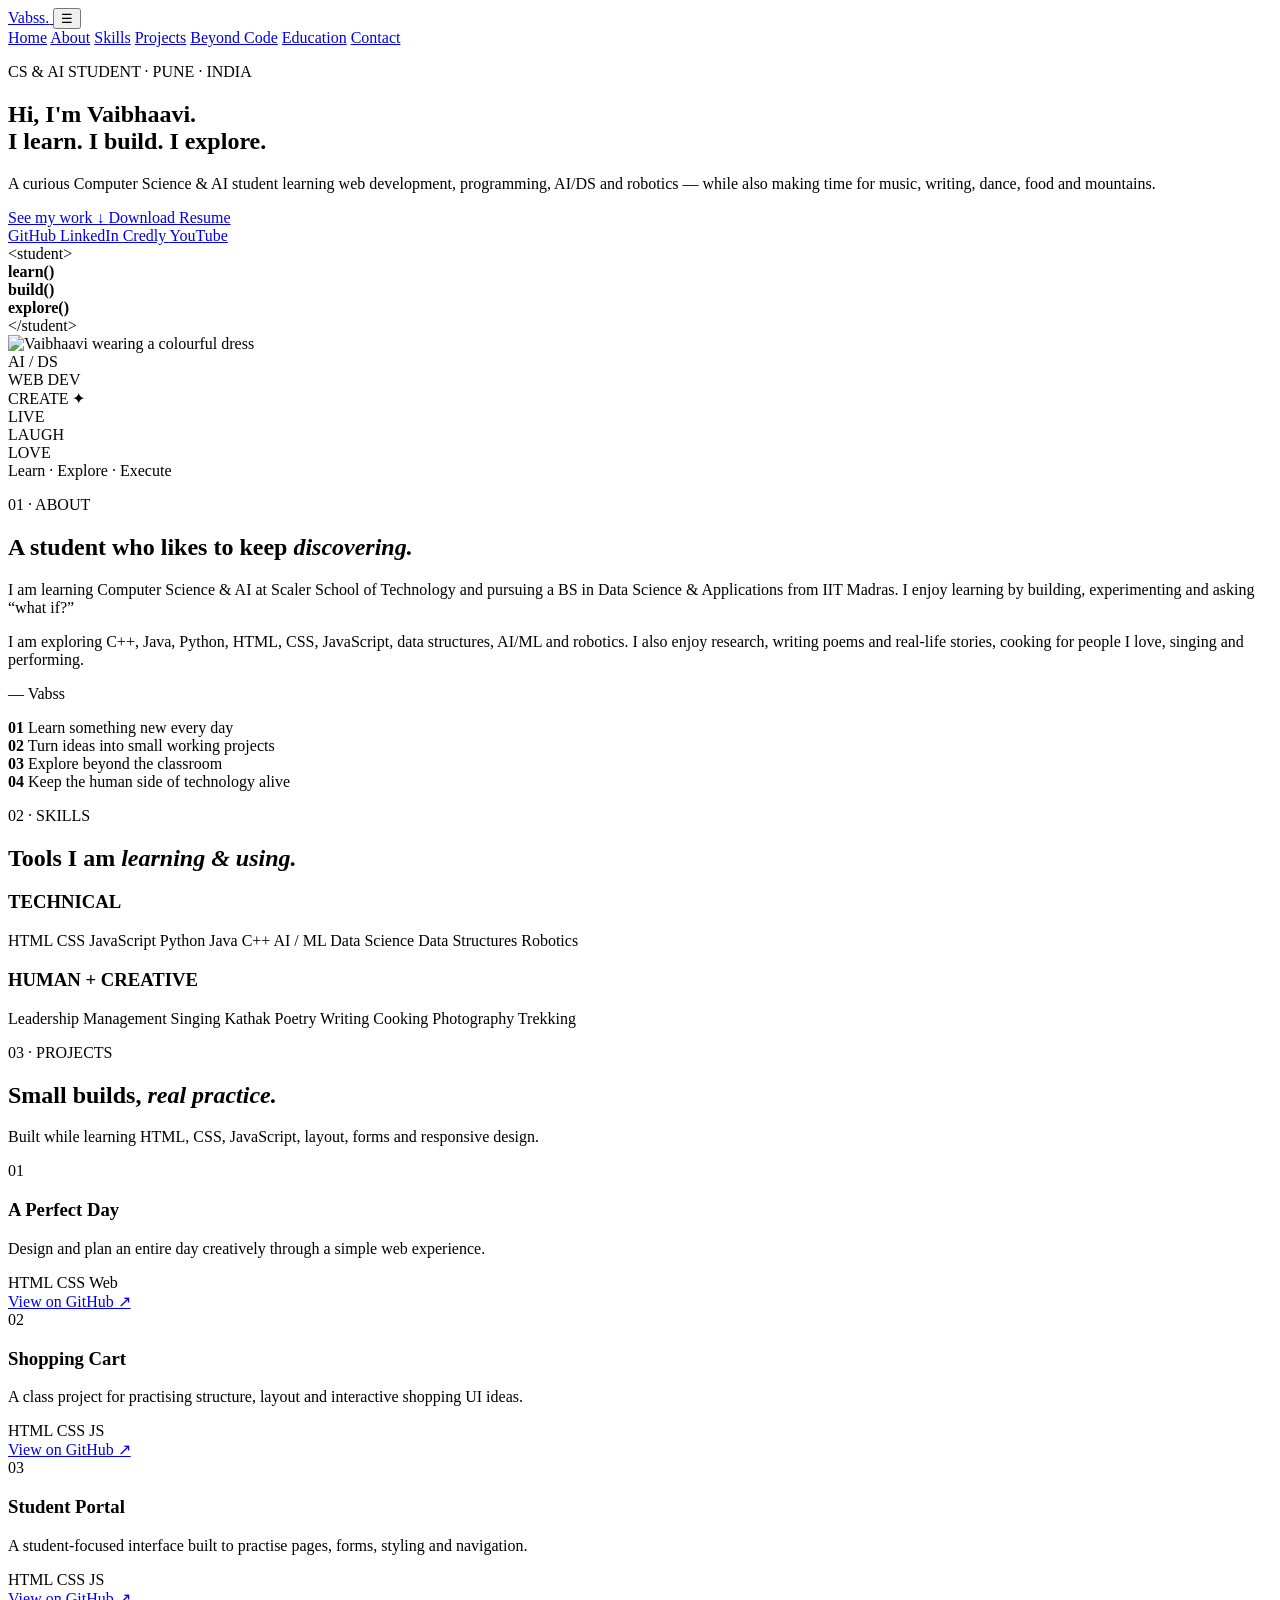
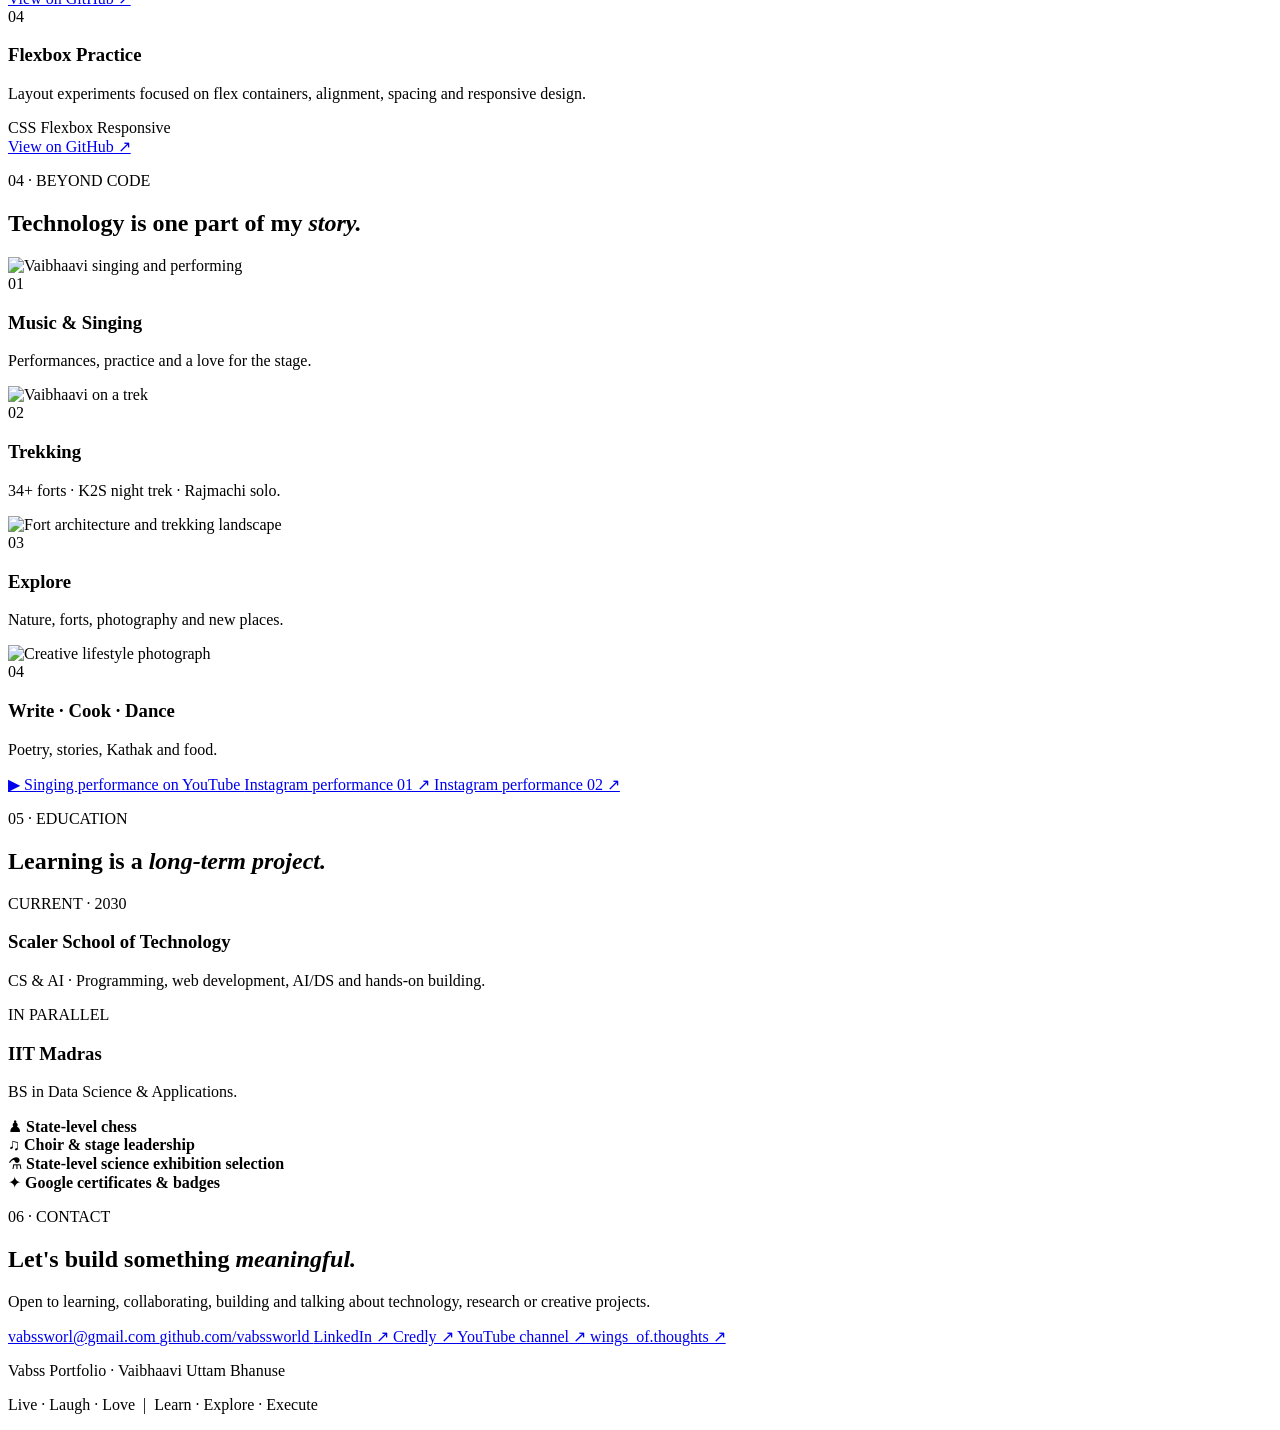
==== index.html @ dbb8894b "Move portfolio to root index.html for GitHub Pages" ====
<!DOCTYPE html>
<html lang="en">

<head>
  <meta charset="UTF-8">

  <meta name="viewport"
        content="width=device-width, initial-scale=1.0">

  <meta name="description"
        content="Vabss Portfolio — Vaibhaavi Bhanuse, CS & AI student, web developer, researcher and creative learner.">

  <title>Vabss Portfolio | Vaibhaavi Bhanuse</title>

  <link rel="stylesheet" href="style.css">
</head>

<body>

  <div class="top-line"></div>

  <!-- NAVIGATION -->
  <header class="navbar">

    <a class="brand" href="#home">
      Vabss<span>.</span>
    </a>

    <button class="menu-btn"
            id="menuBtn"
            aria-label="Open navigation">
      ☰
    </button>

    <nav id="navLinks">
      <a href="#home">Home</a>
      <a href="#about">About</a>
      <a href="#skills">Skills</a>
      <a href="#projects">Projects</a>
      <a href="#creative">Beyond Code</a>
      <a href="#education">Education</a>
      <a href="#contact">Contact</a>
    </nav>

  </header>


  <main>

    <!-- HERO -->
    <section class="hero section" id="home">

      <div class="hero-copy">

        <p class="eyebrow">
          CS & AI STUDENT · PUNE · INDIA
        </p>

        <h1>
          Hi, I'm <span>Vaibhaavi.</span><br>
          I learn. I build. I explore.
        </h1>

        <p class="hero-text">
          A curious Computer Science & AI student learning web
          development, programming, AI/DS and robotics — while also
          making time for music, writing, dance, food and mountains.
        </p>

        <div class="hero-buttons">

          <a class="btn primary" href="#projects">
            See my work ↓
          </a>

          <a class="btn secondary"
             href="assets/Vaibhaavi-Bhanuse-Resume.pdf"
             download>
            Download Resume
          </a>

        </div>

        <div class="mini-links">

          <a href="https://github.com/vabssworld"
             target="_blank">
            GitHub
          </a>

          <a href="https://www.linkedin.com/in/vaibhaavi-b-9181b641/"
             target="_blank">
            LinkedIn
          </a>

          <a href="https://www.credly.com/users/vaibhaavi-bhanuse"
             target="_blank">
            Credly
          </a>

          <a href="https://www.youtube.com/channel/UCJUnlmq8nHuZ316TpBPMgDw"
             target="_blank">
            YouTube
          </a>

        </div>

      </div>


      <!-- HERO IMAGE AREA -->
      <div class="hero-art">

        <div class="circle circle-one"></div>

        <div class="circle circle-two"></div>

        <div class="code-note">
          <span>&lt;student&gt;</span><br>
          <b>learn()</b><br>
          <b>build()</b><br>
          <b>explore()</b><br>
          <span>&lt;/student&gt;</span>
        </div>

        <div class="profile-frame">

          <img src="profile.jpg"
               alt="Vaibhaavi wearing a colourful dress">

        </div>

        <div class="floating-tag tag-ai">
          AI / DS
        </div>

        <div class="floating-tag tag-web">
          WEB DEV
        </div>

        <div class="floating-tag tag-create">
          CREATE ✦
        </div>

      </div>

    </section>


    <!-- QUOTE STRIP -->
    <section class="quote-strip">

      <div>LIVE</div>
      <div>LAUGH</div>
      <div>LOVE</div>

      <span>
        Learn · Explore · Execute
      </span>

    </section>


    <!-- ABOUT -->
    <section class="section about" id="about">

      <div class="section-heading">

        <p class="eyebrow">
          01 · ABOUT
        </p>

        <h2>
          A student who likes to keep
          <em>discovering.</em>
        </h2>

      </div>


      <div class="about-grid">

        <div class="about-card main-card">

          <p>
            I am learning Computer Science & AI at Scaler School
            of Technology and pursuing a BS in Data Science &
            Applications from IIT Madras. I enjoy learning by
            building, experimenting and asking “what if?”
          </p>

          <p>
            I am exploring C++, Java, Python, HTML, CSS,
            JavaScript, data structures, AI/ML and robotics.
            I also enjoy research, writing poems and real-life
            stories, cooking for people I love, singing and
            performing.
          </p>

          <p class="signature">
            — Vabss
          </p>

        </div>


        <div class="about-list">

          <div>
            <strong>01</strong>
            <span>Learn something new every day</span>
          </div>

          <div>
            <strong>02</strong>
            <span>Turn ideas into small working projects</span>
          </div>

          <div>
            <strong>03</strong>
            <span>Explore beyond the classroom</span>
          </div>

          <div>
            <strong>04</strong>
            <span>Keep the human side of technology alive</span>
          </div>

        </div>

      </div>

    </section>


    <!-- SKILLS -->
    <section class="section skills" id="skills">

      <div class="section-heading">

        <p class="eyebrow">
          02 · SKILLS
        </p>

        <h2>
          Tools I am
          <em>learning & using.</em>
        </h2>

      </div>


      <div class="skill-layout">

        <div class="skill-box">

          <h3>TECHNICAL</h3>

          <div class="pills">

            <span>HTML</span>
            <span>CSS</span>
            <span>JavaScript</span>
            <span>Python</span>
            <span>Java</span>
            <span>C++</span>
            <span>AI / ML</span>
            <span>Data Science</span>
            <span>Data Structures</span>
            <span>Robotics</span>

          </div>

        </div>


        <div class="skill-box accent-box">

          <h3>HUMAN + CREATIVE</h3>

          <div class="pills">

            <span>Leadership</span>
            <span>Management</span>
            <span>Singing</span>
            <span>Kathak</span>
            <span>Poetry</span>
            <span>Writing</span>
            <span>Cooking</span>
            <span>Photography</span>
            <span>Trekking</span>

          </div>

        </div>

      </div>

    </section>


    <!-- PROJECTS -->
    <section class="section projects" id="projects">

      <div class="section-heading split-heading">

        <div>

          <p class="eyebrow">
            03 · PROJECTS
          </p>

          <h2>
            Small builds,
            <em>real practice.</em>
          </h2>

        </div>

        <p class="heading-note">
          Built while learning HTML, CSS, JavaScript,
          layout, forms and responsive design.
        </p>

      </div>


      <div class="project-grid">

        <article class="project-card featured">

          <div class="project-number">
            01
          </div>

          <h3>
            A Perfect Day
          </h3>

          <p>
            Design and plan an entire day creatively
            through a simple web experience.
          </p>

          <div class="project-tags">
            <span>HTML</span>
            <span>CSS</span>
            <span>Web</span>
          </div>

          <a href="https://github.com/vabssworld/A_Perfect_Day"
             target="_blank">
            View on GitHub ↗
          </a>

        </article>


        <article class="project-card">

          <div class="project-number">
            02
          </div>

          <h3>
            Shopping Cart
          </h3>

          <p>
            A class project for practising structure,
            layout and interactive shopping UI ideas.
          </p>

          <div class="project-tags">
            <span>HTML</span>
            <span>CSS</span>
            <span>JS</span>
          </div>

          <a href="https://github.com/vabssworld/shopping_cart"
             target="_blank">
            View on GitHub ↗
          </a>

        </article>


        <article class="project-card">

          <div class="project-number">
            03
          </div>

          <h3>
            Student Portal
          </h3>

          <p>
            A student-focused interface built to practise
            pages, forms, styling and navigation.
          </p>

          <div class="project-tags">
            <span>HTML</span>
            <span>CSS</span>
            <span>JS</span>
          </div>

          <a href="https://github.com/vabssworld/student_portal"
             target="_blank">
            View on GitHub ↗
          </a>

        </article>


        <article class="project-card">

          <div class="project-number">
            04
          </div>

          <h3>
            Flexbox Practice
          </h3>

          <p>
            Layout experiments focused on flex containers,
            alignment, spacing and responsive design.
          </p>

          <div class="project-tags">
            <span>CSS</span>
            <span>Flexbox</span>
            <span>Responsive</span>
          </div>

          <a href="https://github.com/vabssworld/flexbox"
             target="_blank">
            View on GitHub ↗
          </a>

        </article>

      </div>

    </section>


    <!-- BEYOND CODE -->
    <section class="section creative" id="creative">

      <div class="section-heading">

        <p class="eyebrow">
          04 · BEYOND CODE
        </p>

        <h2>
          Technology is one part of my
          <em>story.</em>
        </h2>

      </div>


      <div class="creative-grid">

        <article class="creative-card large-card">

          <img src="assets/singing.jpg"
               alt="Vaibhaavi singing and performing">

          <div class="overlay">

            <span>01</span>

            <h3>
              Music & Singing
            </h3>

            <p>
              Performances, practice and a love for the stage.
            </p>

          </div>

        </article>


        <article class="creative-card">

          <img src="assets/trekking.jpg"
               alt="Vaibhaavi on a trek">

          <div class="overlay">

            <span>02</span>

            <h3>
              Trekking
            </h3>

            <p>
              34+ forts · K2S night trek · Rajmachi solo.
            </p>

          </div>

        </article>


        <article class="creative-card">

          <img src="assets/fort.jpg"
               alt="Fort architecture and trekking landscape">

          <div class="overlay">

            <span>03</span>

            <h3>
              Explore
            </h3>

            <p>
              Nature, forts, photography and new places.
            </p>

          </div>

        </article>


        <article class="creative-card">

          <img src="assets/creative.jpg"
               alt="Creative lifestyle photograph">

          <div class="overlay">

            <span>04</span>

            <h3>
              Write · Cook · Dance
            </h3>

            <p>
              Poetry, stories, Kathak and food.
            </p>

          </div>

        </article>

      </div>


      <div class="music-links">

        <a href="https://youtu.be/SI3opm92zJk?si=uZhkOZ_81Db03C2c"
           target="_blank">
          ▶ Singing performance on YouTube
        </a>

        <a href="https://www.instagram.com/reel/DZM_UMoKXAyUXlPZJH0hMVRASBZgk3V54CZ0CU0/?stkn=dTIydDNsb2xreDhl"
           target="_blank">
          Instagram performance 01 ↗
        </a>

        <a href="https://www.instagram.com/reel/DOJmjS4ijCDi1wXuXaesg972sJKXXMyOaPWNTE0/?stkn=MWJuc3BjamVocHliag=="
           target="_blank">
          Instagram performance 02 ↗
        </a>

      </div>

    </section>


    <!-- EDUCATION -->
    <section class="section education" id="education">

      <div class="section-heading">

        <p class="eyebrow">
          05 · EDUCATION
        </p>

        <h2>
          Learning is a
          <em>long-term project.</em>
        </h2>

      </div>


      <div class="timeline">

        <div class="timeline-item">

          <span class="dot"></span>

          <div>

            <p class="date">
              CURRENT · 2030
            </p>

            <h3>
              Scaler School of Technology
            </h3>

            <p>
              CS & AI · Programming, web development,
              AI/DS and hands-on building.
            </p>

          </div>

        </div>


        <div class="timeline-item">

          <span class="dot"></span>

          <div>

            <p class="date">
              IN PARALLEL
            </p>

            <h3>
              IIT Madras
            </h3>

            <p>
              BS in Data Science & Applications.
            </p>

          </div>

        </div>

      </div>


      <div class="achievement-row">

        <div>
          ♟ <strong>State-level chess</strong>
        </div>

        <div>
          ♫ <strong>Choir & stage leadership</strong>
        </div>

        <div>
          ⚗ <strong>State-level science exhibition selection</strong>
        </div>

        <div>
          ✦ <strong>Google certificates & badges</strong>
        </div>

      </div>

    </section>


    <!-- CONTACT -->
    <section class="section contact" id="contact">

      <div class="contact-card">

        <div>

          <p class="eyebrow">
            06 · CONTACT
          </p>

          <h2>
            Let's build something
            <em>meaningful.</em>
          </h2>

          <p>
            Open to learning, collaborating, building and talking
            about technology, research or creative projects.
          </p>

        </div>


        <div class="contact-links">

          <a href="mailto:vabssworl@gmail.com">
            vabssworl@gmail.com
          </a>

          <a href="https://github.com/vabssworld"
             target="_blank">
            github.com/vabssworld
          </a>

          <a href="https://www.linkedin.com/in/vaibhaavi-b-9181b641/"
             target="_blank">
            LinkedIn ↗
          </a>

          <a href="https://www.credly.com/users/vaibhaavi-bhanuse"
             target="_blank">
            Credly ↗
          </a>

          <a href="https://www.youtube.com/channel/UCJUnlmq8nHuZ316TpBPMgDw"
             target="_blank">
            YouTube channel ↗
          </a>

          <a href="https://www.instagram.com/wings_of.thoughts?stkn=MWgxYW94bWg4NjdyNQ=="
             target="_blank">
            wings_of.thoughts ↗
          </a>

        </div>

      </div>

    </section>

  </main>


  <!-- FOOTER -->
  <footer>

    <p>
      Vabss Portfolio · Vaibhaavi Uttam Bhanuse
    </p>

    <p>
      Live · Laugh · Love &nbsp;|&nbsp;
      Learn · Explore · Execute
    </p>

  </footer>


  <script src="script.js"></script>

</body>
</html>
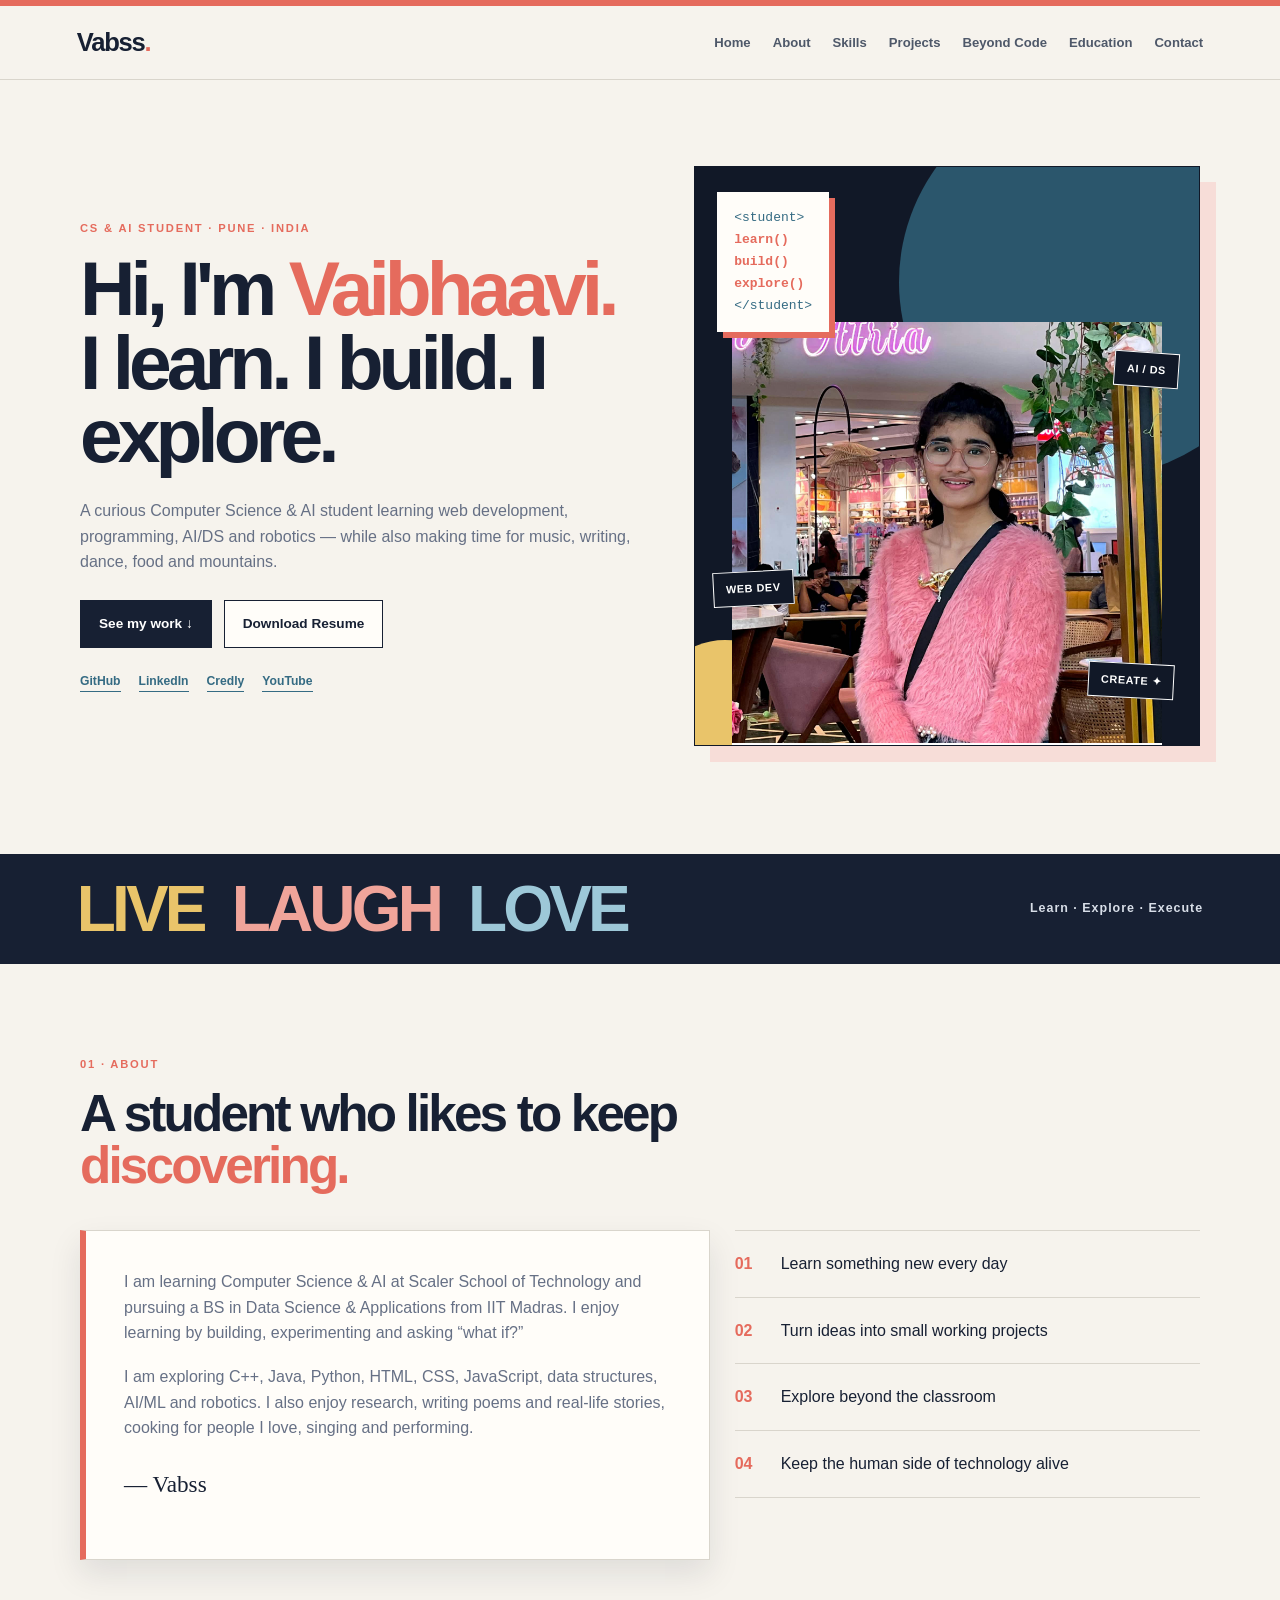
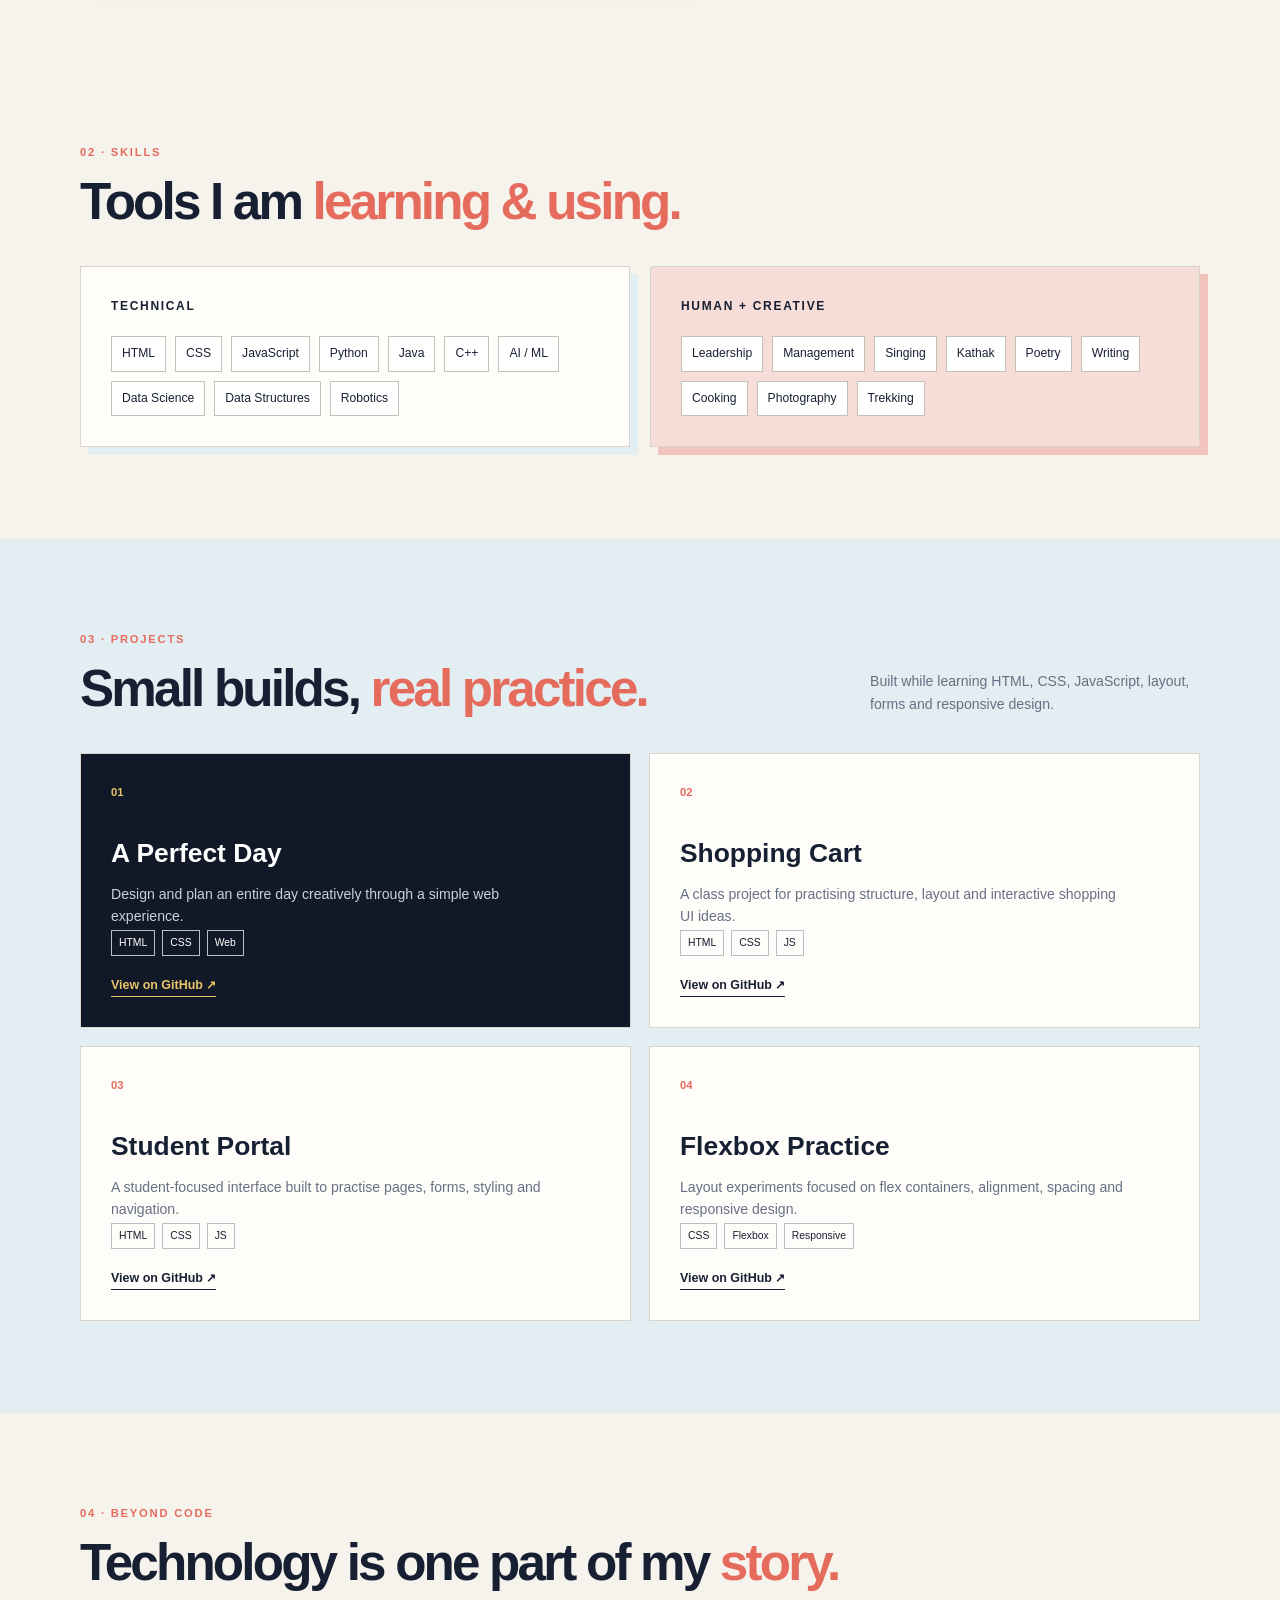
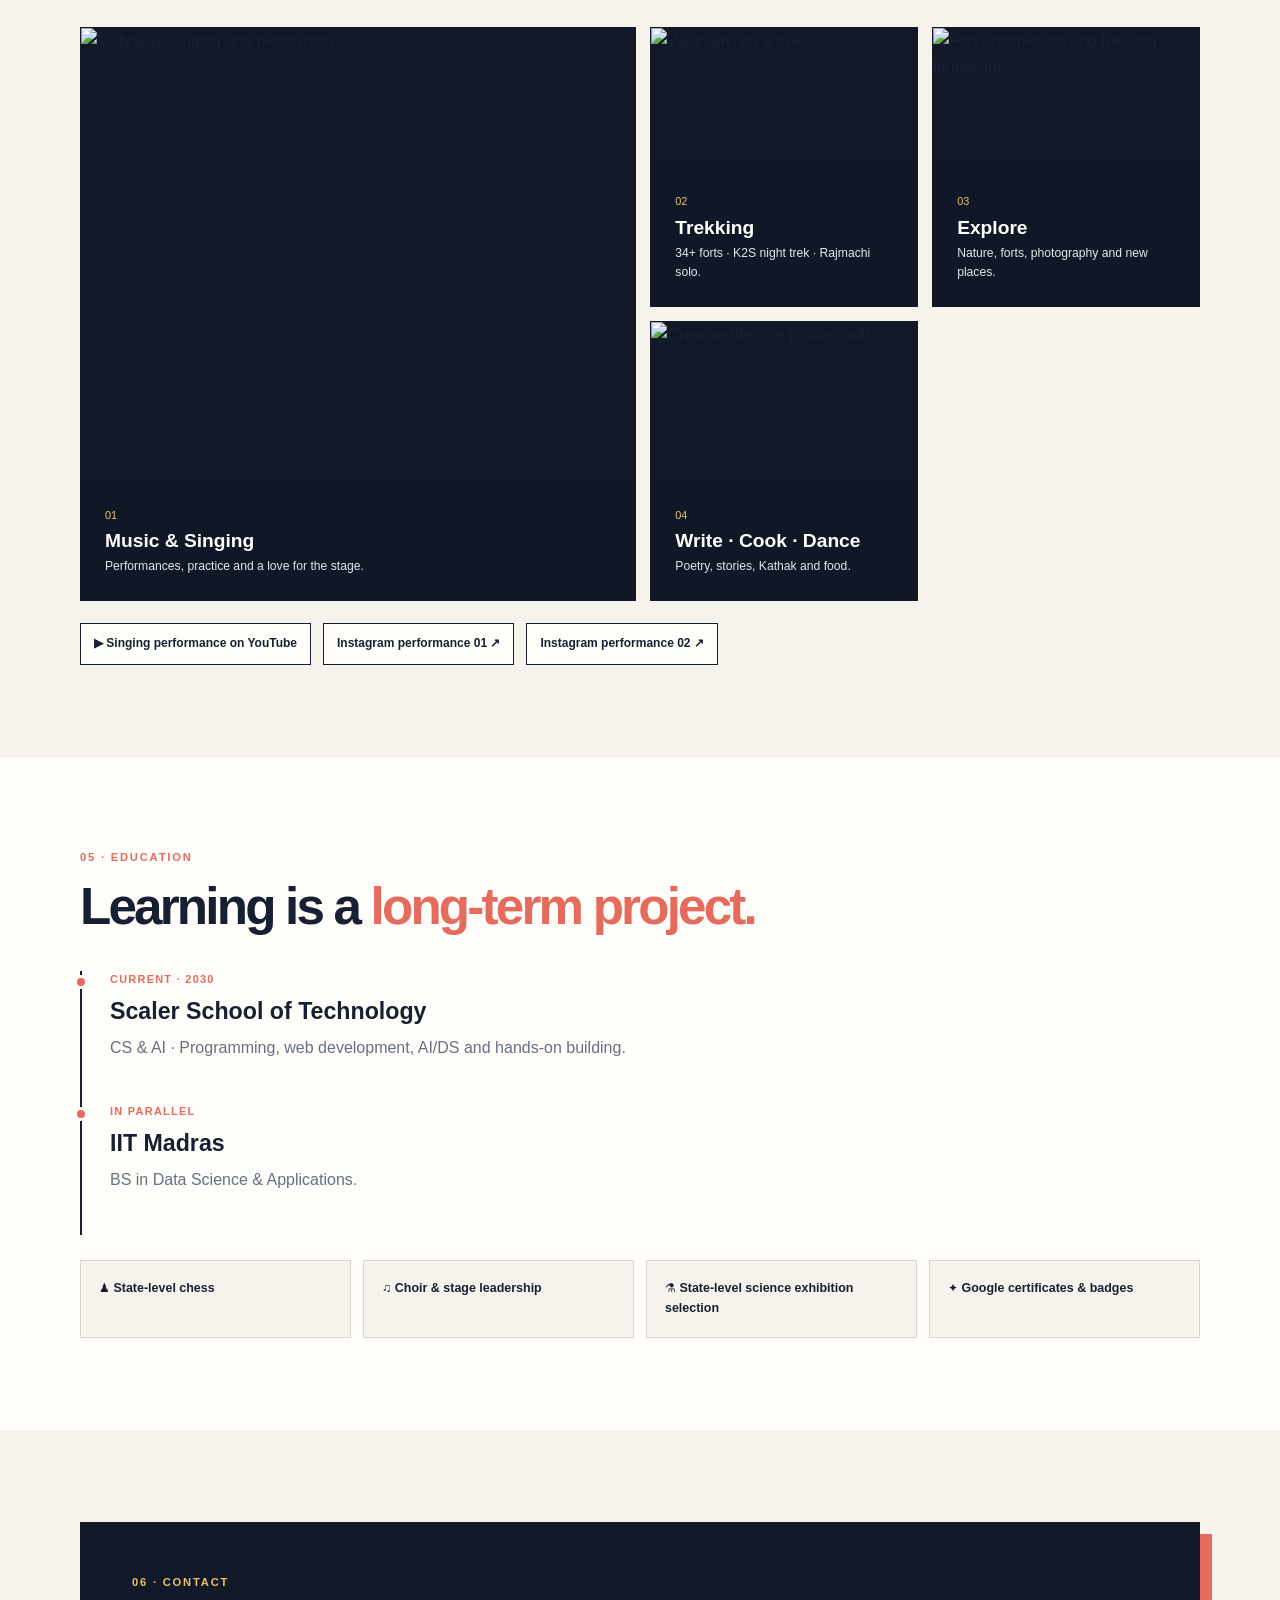
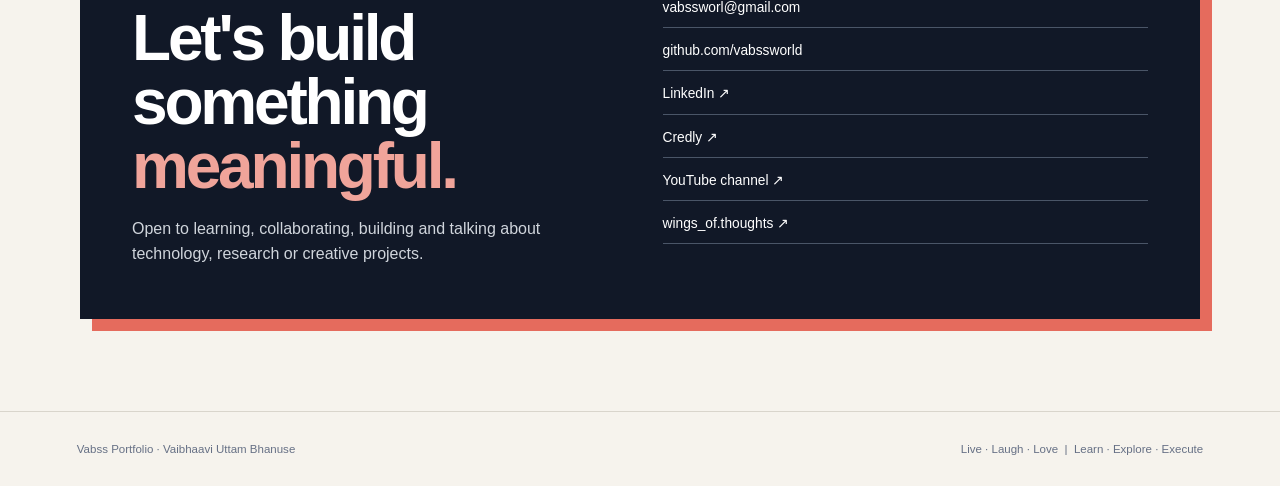
==== commit 4fc1f4b3: "added updated version of the website" ====
--- a/index.html
+++ b/index.html
@@ -1,754 +1,754 @@
-<!DOCTYPE html>
-<html lang="en">
-
-<head>
-  <meta charset="UTF-8">
-
-  <meta name="viewport"
-        content="width=device-width, initial-scale=1.0">
-
-  <meta name="description"
-        content="Vabss Portfolio — Vaibhaavi Bhanuse, CS & AI student, web developer, researcher and creative learner.">
-
-  <title>Vabss Portfolio | Vaibhaavi Bhanuse</title>
-
-  <link rel="stylesheet" href="style.css">
-</head>
-
-<body>
-
-  <div class="top-line"></div>
-
-  <!-- NAVIGATION -->
-  <header class="navbar">
-
-    <a class="brand" href="#home">
-      Vabss<span>.</span>
-    </a>
-
-    <button class="menu-btn"
-            id="menuBtn"
-            aria-label="Open navigation">
-      ☰
-    </button>
-
-    <nav id="navLinks">
-      <a href="#home">Home</a>
-      <a href="#about">About</a>
-      <a href="#skills">Skills</a>
-      <a href="#projects">Projects</a>
-      <a href="#creative">Beyond Code</a>
-      <a href="#education">Education</a>
-      <a href="#contact">Contact</a>
-    </nav>
-
-  </header>
-
-
-  <main>
-
-    <!-- HERO -->
-    <section class="hero section" id="home">
-
-      <div class="hero-copy">
-
-        <p class="eyebrow">
-          CS & AI STUDENT · PUNE · INDIA
-        </p>
-
-        <h1>
-          Hi, I'm <span>Vaibhaavi.</span><br>
-          I learn. I build. I explore.
-        </h1>
-
-        <p class="hero-text">
-          A curious Computer Science & AI student learning web
-          development, programming, AI/DS and robotics — while also
-          making time for music, writing, dance, food and mountains.
-        </p>
-
-        <div class="hero-buttons">
-
-          <a class="btn primary" href="#projects">
-            See my work ↓
-          </a>
-
-          <a class="btn secondary"
-             href="assets/Vaibhaavi-Bhanuse-Resume.pdf"
-             download>
-            Download Resume
-          </a>
-
-        </div>
-
-        <div class="mini-links">
-
-          <a href="https://github.com/vabssworld"
-             target="_blank">
-            GitHub
-          </a>
-
-          <a href="https://www.linkedin.com/in/vaibhaavi-b-9181b641/"
-             target="_blank">
-            LinkedIn
-          </a>
-
-          <a href="https://www.credly.com/users/vaibhaavi-bhanuse"
-             target="_blank">
-            Credly
-          </a>
-
-          <a href="https://www.youtube.com/channel/UCJUnlmq8nHuZ316TpBPMgDw"
-             target="_blank">
-            YouTube
-          </a>
-
-        </div>
-
-      </div>
-
-
-      <!-- HERO IMAGE AREA -->
-      <div class="hero-art">
-
-        <div class="circle circle-one"></div>
-
-        <div class="circle circle-two"></div>
-
-        <div class="code-note">
-          <span>&lt;student&gt;</span><br>
-          <b>learn()</b><br>
-          <b>build()</b><br>
-          <b>explore()</b><br>
-          <span>&lt;/student&gt;</span>
-        </div>
-
-        <div class="profile-frame">
-
-          <img src="profile.jpg"
-               alt="Vaibhaavi wearing a colourful dress">
-
-        </div>
-
-        <div class="floating-tag tag-ai">
-          AI / DS
-        </div>
-
-        <div class="floating-tag tag-web">
-          WEB DEV
-        </div>
-
-        <div class="floating-tag tag-create">
-          CREATE ✦
-        </div>
-
-      </div>
-
-    </section>
-
-
-    <!-- QUOTE STRIP -->
-    <section class="quote-strip">
-
-      <div>LIVE</div>
-      <div>LAUGH</div>
-      <div>LOVE</div>
-
-      <span>
-        Learn · Explore · Execute
-      </span>
-
-    </section>
-
-
-    <!-- ABOUT -->
-    <section class="section about" id="about">
-
-      <div class="section-heading">
-
-        <p class="eyebrow">
-          01 · ABOUT
-        </p>
-
-        <h2>
-          A student who likes to keep
-          <em>discovering.</em>
-        </h2>
-
-      </div>
-
-
-      <div class="about-grid">
-
-        <div class="about-card main-card">
-
-          <p>
-            I am learning Computer Science & AI at Scaler School
-            of Technology and pursuing a BS in Data Science &
-            Applications from IIT Madras. I enjoy learning by
-            building, experimenting and asking “what if?”
-          </p>
-
-          <p>
-            I am exploring C++, Java, Python, HTML, CSS,
-            JavaScript, data structures, AI/ML and robotics.
-            I also enjoy research, writing poems and real-life
-            stories, cooking for people I love, singing and
-            performing.
-          </p>
-
-          <p class="signature">
-            — Vabss
-          </p>
-
-        </div>
-
-
-        <div class="about-list">
-
-          <div>
-            <strong>01</strong>
-            <span>Learn something new every day</span>
-          </div>
-
-          <div>
-            <strong>02</strong>
-            <span>Turn ideas into small working projects</span>
-          </div>
-
-          <div>
-            <strong>03</strong>
-            <span>Explore beyond the classroom</span>
-          </div>
-
-          <div>
-            <strong>04</strong>
-            <span>Keep the human side of technology alive</span>
-          </div>
-
-        </div>
-
-      </div>
-
-    </section>
-
-
-    <!-- SKILLS -->
-    <section class="section skills" id="skills">
-
-      <div class="section-heading">
-
-        <p class="eyebrow">
-          02 · SKILLS
-        </p>
-
-        <h2>
-          Tools I am
-          <em>learning & using.</em>
-        </h2>
-
-      </div>
-
-
-      <div class="skill-layout">
-
-        <div class="skill-box">
-
-          <h3>TECHNICAL</h3>
-
-          <div class="pills">
-
-            <span>HTML</span>
-            <span>CSS</span>
-            <span>JavaScript</span>
-            <span>Python</span>
-            <span>Java</span>
-            <span>C++</span>
-            <span>AI / ML</span>
-            <span>Data Science</span>
-            <span>Data Structures</span>
-            <span>Robotics</span>
-
-          </div>
-
-        </div>
-
-
-        <div class="skill-box accent-box">
-
-          <h3>HUMAN + CREATIVE</h3>
-
-          <div class="pills">
-
-            <span>Leadership</span>
-            <span>Management</span>
-            <span>Singing</span>
-            <span>Kathak</span>
-            <span>Poetry</span>
-            <span>Writing</span>
-            <span>Cooking</span>
-            <span>Photography</span>
-            <span>Trekking</span>
-
-          </div>
-
-        </div>
-
-      </div>
-
-    </section>
-
-
-    <!-- PROJECTS -->
-    <section class="section projects" id="projects">
-
-      <div class="section-heading split-heading">
-
-        <div>
-
-          <p class="eyebrow">
-            03 · PROJECTS
-          </p>
-
-          <h2>
-            Small builds,
-            <em>real practice.</em>
-          </h2>
-
-        </div>
-
-        <p class="heading-note">
-          Built while learning HTML, CSS, JavaScript,
-          layout, forms and responsive design.
-        </p>
-
-      </div>
-
-
-      <div class="project-grid">
-
-        <article class="project-card featured">
-
-          <div class="project-number">
-            01
-          </div>
-
-          <h3>
-            A Perfect Day
-          </h3>
-
-          <p>
-            Design and plan an entire day creatively
-            through a simple web experience.
-          </p>
-
-          <div class="project-tags">
-            <span>HTML</span>
-            <span>CSS</span>
-            <span>Web</span>
-          </div>
-
-          <a href="https://github.com/vabssworld/A_Perfect_Day"
-             target="_blank">
-            View on GitHub ↗
-          </a>
-
-        </article>
-
-
-        <article class="project-card">
-
-          <div class="project-number">
-            02
-          </div>
-
-          <h3>
-            Shopping Cart
-          </h3>
-
-          <p>
-            A class project for practising structure,
-            layout and interactive shopping UI ideas.
-          </p>
-
-          <div class="project-tags">
-            <span>HTML</span>
-            <span>CSS</span>
-            <span>JS</span>
-          </div>
-
-          <a href="https://github.com/vabssworld/shopping_cart"
-             target="_blank">
-            View on GitHub ↗
-          </a>
-
-        </article>
-
-
-        <article class="project-card">
-
-          <div class="project-number">
-            03
-          </div>
-
-          <h3>
-            Student Portal
-          </h3>
-
-          <p>
-            A student-focused interface built to practise
-            pages, forms, styling and navigation.
-          </p>
-
-          <div class="project-tags">
-            <span>HTML</span>
-            <span>CSS</span>
-            <span>JS</span>
-          </div>
-
-          <a href="https://github.com/vabssworld/student_portal"
-             target="_blank">
-            View on GitHub ↗
-          </a>
-
-        </article>
-
-
-        <article class="project-card">
-
-          <div class="project-number">
-            04
-          </div>
-
-          <h3>
-            Flexbox Practice
-          </h3>
-
-          <p>
-            Layout experiments focused on flex containers,
-            alignment, spacing and responsive design.
-          </p>
-
-          <div class="project-tags">
-            <span>CSS</span>
-            <span>Flexbox</span>
-            <span>Responsive</span>
-          </div>
-
-          <a href="https://github.com/vabssworld/flexbox"
-             target="_blank">
-            View on GitHub ↗
-          </a>
-
-        </article>
-
-      </div>
-
-    </section>
-
-
-    <!-- BEYOND CODE -->
-    <section class="section creative" id="creative">
-
-      <div class="section-heading">
-
-        <p class="eyebrow">
-          04 · BEYOND CODE
-        </p>
-
-        <h2>
-          Technology is one part of my
-          <em>story.</em>
-        </h2>
-
-      </div>
-
-
-      <div class="creative-grid">
-
-        <article class="creative-card large-card">
-
-          <img src="assets/singing.jpg"
-               alt="Vaibhaavi singing and performing">
-
-          <div class="overlay">
-
-            <span>01</span>
-
-            <h3>
-              Music & Singing
-            </h3>
-
-            <p>
-              Performances, practice and a love for the stage.
-            </p>
-
-          </div>
-
-        </article>
-
-
-        <article class="creative-card">
-
-          <img src="assets/trekking.jpg"
-               alt="Vaibhaavi on a trek">
-
-          <div class="overlay">
-
-            <span>02</span>
-
-            <h3>
-              Trekking
-            </h3>
-
-            <p>
-              34+ forts · K2S night trek · Rajmachi solo.
-            </p>
-
-          </div>
-
-        </article>
-
-
-        <article class="creative-card">
-
-          <img src="assets/fort.jpg"
-               alt="Fort architecture and trekking landscape">
-
-          <div class="overlay">
-
-            <span>03</span>
-
-            <h3>
-              Explore
-            </h3>
-
-            <p>
-              Nature, forts, photography and new places.
-            </p>
-
-          </div>
-
-        </article>
-
-
-        <article class="creative-card">
-
-          <img src="assets/creative.jpg"
-               alt="Creative lifestyle photograph">
-
-          <div class="overlay">
-
-            <span>04</span>
-
-            <h3>
-              Write · Cook · Dance
-            </h3>
-
-            <p>
-              Poetry, stories, Kathak and food.
-            </p>
-
-          </div>
-
-        </article>
-
-      </div>
-
-
-      <div class="music-links">
-
-        <a href="https://youtu.be/SI3opm92zJk?si=uZhkOZ_81Db03C2c"
-           target="_blank">
-          ▶ Singing performance on YouTube
-        </a>
-
-        <a href="https://www.instagram.com/reel/DZM_UMoKXAyUXlPZJH0hMVRASBZgk3V54CZ0CU0/?stkn=dTIydDNsb2xreDhl"
-           target="_blank">
-          Instagram performance 01 ↗
-        </a>
-
-        <a href="https://www.instagram.com/reel/DOJmjS4ijCDi1wXuXaesg972sJKXXMyOaPWNTE0/?stkn=MWJuc3BjamVocHliag=="
-           target="_blank">
-          Instagram performance 02 ↗
-        </a>
-
-      </div>
-
-    </section>
-
-
-    <!-- EDUCATION -->
-    <section class="section education" id="education">
-
-      <div class="section-heading">
-
-        <p class="eyebrow">
-          05 · EDUCATION
-        </p>
-
-        <h2>
-          Learning is a
-          <em>long-term project.</em>
-        </h2>
-
-      </div>
-
-
-      <div class="timeline">
-
-        <div class="timeline-item">
-
-          <span class="dot"></span>
-
-          <div>
-
-            <p class="date">
-              CURRENT · 2030
-            </p>
-
-            <h3>
-              Scaler School of Technology
-            </h3>
-
-            <p>
-              CS & AI · Programming, web development,
-              AI/DS and hands-on building.
-            </p>
-
-          </div>
-
-        </div>
-
-
-        <div class="timeline-item">
-
-          <span class="dot"></span>
-
-          <div>
-
-            <p class="date">
-              IN PARALLEL
-            </p>
-
-            <h3>
-              IIT Madras
-            </h3>
-
-            <p>
-              BS in Data Science & Applications.
-            </p>
-
-          </div>
-
-        </div>
-
-      </div>
-
-
-      <div class="achievement-row">
-
-        <div>
-          ♟ <strong>State-level chess</strong>
-        </div>
-
-        <div>
-          ♫ <strong>Choir & stage leadership</strong>
-        </div>
-
-        <div>
-          ⚗ <strong>State-level science exhibition selection</strong>
-        </div>
-
-        <div>
-          ✦ <strong>Google certificates & badges</strong>
-        </div>
-
-      </div>
-
-    </section>
-
-
-    <!-- CONTACT -->
-    <section class="section contact" id="contact">
-
-      <div class="contact-card">
-
-        <div>
-
-          <p class="eyebrow">
-            06 · CONTACT
-          </p>
-
-          <h2>
-            Let's build something
-            <em>meaningful.</em>
-          </h2>
-
-          <p>
-            Open to learning, collaborating, building and talking
-            about technology, research or creative projects.
-          </p>
-
-        </div>
-
-
-        <div class="contact-links">
-
-          <a href="mailto:vabssworl@gmail.com">
-            vabssworl@gmail.com
-          </a>
-
-          <a href="https://github.com/vabssworld"
-             target="_blank">
-            github.com/vabssworld
-          </a>
-
-          <a href="https://www.linkedin.com/in/vaibhaavi-b-9181b641/"
-             target="_blank">
-            LinkedIn ↗
-          </a>
-
-          <a href="https://www.credly.com/users/vaibhaavi-bhanuse"
-             target="_blank">
-            Credly ↗
-          </a>
-
-          <a href="https://www.youtube.com/channel/UCJUnlmq8nHuZ316TpBPMgDw"
-             target="_blank">
-            YouTube channel ↗
-          </a>
-
-          <a href="https://www.instagram.com/wings_of.thoughts?stkn=MWgxYW94bWg4NjdyNQ=="
-             target="_blank">
-            wings_of.thoughts ↗
-          </a>
-
-        </div>
-
-      </div>
-
-    </section>
-
-  </main>
-
-
-  <!-- FOOTER -->
-  <footer>
-
-    <p>
-      Vabss Portfolio · Vaibhaavi Uttam Bhanuse
-    </p>
-
-    <p>
-      Live · Laugh · Love &nbsp;|&nbsp;
-      Learn · Explore · Execute
-    </p>
-
-  </footer>
-
-
-  <script src="script.js"></script>
-
-</body>
+<!DOCTYPE html>
+<html lang="en">
+
+<head>
+  <meta charset="UTF-8">
+
+  <meta name="viewport"
+        content="width=device-width, initial-scale=1.0">
+
+  <meta name="description"
+        content="Vabss Portfolio — Vaibhaavi Bhanuse, CS & AI student, web developer, researcher and creative learner.">
+
+  <title>Vabss Portfolio | Vaibhaavi Bhanuse</title>
+
+  <link rel="stylesheet" href="style.css">
+</head>
+
+<body>
+
+  <div class="top-line"></div>
+
+  <!-- NAVIGATION -->
+  <header class="navbar">
+
+    <a class="brand" href="#home">
+      Vabss<span>.</span>
+    </a>
+
+    <button class="menu-btn"
+            id="menuBtn"
+            aria-label="Open navigation">
+      ☰
+    </button>
+
+    <nav id="navLinks">
+      <a href="#home">Home</a>
+      <a href="#about">About</a>
+      <a href="#skills">Skills</a>
+      <a href="#projects">Projects</a>
+      <a href="#creative">Beyond Code</a>
+      <a href="#education">Education</a>
+      <a href="#contact">Contact</a>
+    </nav>
+
+  </header>
+
+
+  <main>
+
+    <!-- HERO -->
+    <section class="hero section" id="home">
+
+      <div class="hero-copy">
+
+        <p class="eyebrow">
+          CS & AI STUDENT · PUNE · INDIA
+        </p>
+
+        <h1>
+          Hi, I'm <span>Vaibhaavi.</span><br>
+          I learn. I build. I explore.
+        </h1>
+
+        <p class="hero-text">
+          A curious Computer Science & AI student learning web
+          development, programming, AI/DS and robotics — while also
+          making time for music, writing, dance, food and mountains.
+        </p>
+
+        <div class="hero-buttons">
+
+          <a class="btn primary" href="#projects">
+            See my work ↓
+          </a>
+
+          <a class="btn secondary"
+             href="assets/Vaibhaavi-Bhanuse-Resume.pdf"
+             download>
+            Download Resume
+          </a>
+
+        </div>
+
+        <div class="mini-links">
+
+          <a href="https://github.com/vabssworld"
+             target="_blank">
+            GitHub
+          </a>
+
+          <a href="https://www.linkedin.com/in/vaibhaavi-b-9181b641/"
+             target="_blank">
+            LinkedIn
+          </a>
+
+          <a href="https://www.credly.com/users/vaibhaavi-bhanuse"
+             target="_blank">
+            Credly
+          </a>
+
+          <a href="https://www.youtube.com/channel/UCJUnlmq8nHuZ316TpBPMgDw"
+             target="_blank">
+            YouTube
+          </a>
+
+        </div>
+
+      </div>
+
+
+      <!-- HERO IMAGE AREA -->
+      <div class="hero-art">
+
+        <div class="circle circle-one"></div>
+
+        <div class="circle circle-two"></div>
+
+        <div class="code-note">
+          <span>&lt;student&gt;</span><br>
+          <b>learn()</b><br>
+          <b>build()</b><br>
+          <b>explore()</b><br>
+          <span>&lt;/student&gt;</span>
+        </div>
+
+        <div class="profile-frame">
+
+          <img src="profile.jpg"
+               alt="Vaibhaavi wearing a colourful dress">
+
+        </div>
+
+        <div class="floating-tag tag-ai">
+          AI / DS
+        </div>
+
+        <div class="floating-tag tag-web">
+          WEB DEV
+        </div>
+
+        <div class="floating-tag tag-create">
+          CREATE ✦
+        </div>
+
+      </div>
+
+    </section>
+
+
+    <!-- QUOTE STRIP -->
+    <section class="quote-strip">
+
+      <div>LIVE</div>
+      <div>LAUGH</div>
+      <div>LOVE</div>
+
+      <span>
+        Learn · Explore · Execute
+      </span>
+
+    </section>
+
+
+    <!-- ABOUT -->
+    <section class="section about" id="about">
+
+      <div class="section-heading">
+
+        <p class="eyebrow">
+          01 · ABOUT
+        </p>
+
+        <h2>
+          A student who likes to keep
+          <em>discovering.</em>
+        </h2>
+
+      </div>
+
+
+      <div class="about-grid">
+
+        <div class="about-card main-card">
+
+          <p>
+            I am learning Computer Science & AI at Scaler School
+            of Technology and pursuing a BS in Data Science &
+            Applications from IIT Madras. I enjoy learning by
+            building, experimenting and asking “what if?”
+          </p>
+
+          <p>
+            I am exploring C++, Java, Python, HTML, CSS,
+            JavaScript, data structures, AI/ML and robotics.
+            I also enjoy research, writing poems and real-life
+            stories, cooking for people I love, singing and
+            performing.
+          </p>
+
+          <p class="signature">
+            — Vabss
+          </p>
+
+        </div>
+
+
+        <div class="about-list">
+
+          <div>
+            <strong>01</strong>
+            <span>Learn something new every day</span>
+          </div>
+
+          <div>
+            <strong>02</strong>
+            <span>Turn ideas into small working projects</span>
+          </div>
+
+          <div>
+            <strong>03</strong>
+            <span>Explore beyond the classroom</span>
+          </div>
+
+          <div>
+            <strong>04</strong>
+            <span>Keep the human side of technology alive</span>
+          </div>
+
+        </div>
+
+      </div>
+
+    </section>
+
+
+    <!-- SKILLS -->
+    <section class="section skills" id="skills">
+
+      <div class="section-heading">
+
+        <p class="eyebrow">
+          02 · SKILLS
+        </p>
+
+        <h2>
+          Tools I am
+          <em>learning & using.</em>
+        </h2>
+
+      </div>
+
+
+      <div class="skill-layout">
+
+        <div class="skill-box">
+
+          <h3>TECHNICAL</h3>
+
+          <div class="pills">
+
+            <span>HTML</span>
+            <span>CSS</span>
+            <span>JavaScript</span>
+            <span>Python</span>
+            <span>Java</span>
+            <span>C++</span>
+            <span>AI / ML</span>
+            <span>Data Science</span>
+            <span>Data Structures</span>
+            <span>Robotics</span>
+
+          </div>
+
+        </div>
+
+
+        <div class="skill-box accent-box">
+
+          <h3>HUMAN + CREATIVE</h3>
+
+          <div class="pills">
+
+            <span>Leadership</span>
+            <span>Management</span>
+            <span>Singing</span>
+            <span>Kathak</span>
+            <span>Poetry</span>
+            <span>Writing</span>
+            <span>Cooking</span>
+            <span>Photography</span>
+            <span>Trekking</span>
+
+          </div>
+
+        </div>
+
+      </div>
+
+    </section>
+
+
+    <!-- PROJECTS -->
+    <section class="section projects" id="projects">
+
+      <div class="section-heading split-heading">
+
+        <div>
+
+          <p class="eyebrow">
+            03 · PROJECTS
+          </p>
+
+          <h2>
+            Small builds,
+            <em>real practice.</em>
+          </h2>
+
+        </div>
+
+        <p class="heading-note">
+          Built while learning HTML, CSS, JavaScript,
+          layout, forms and responsive design.
+        </p>
+
+      </div>
+
+
+      <div class="project-grid">
+
+        <article class="project-card featured">
+
+          <div class="project-number">
+            01
+          </div>
+
+          <h3>
+            A Perfect Day
+          </h3>
+
+          <p>
+            Design and plan an entire day creatively
+            through a simple web experience.
+          </p>
+
+          <div class="project-tags">
+            <span>HTML</span>
+            <span>CSS</span>
+            <span>Web</span>
+          </div>
+
+          <a href="https://github.com/vabssworld/A_Perfect_Day"
+             target="_blank">
+            View on GitHub ↗
+          </a>
+
+        </article>
+
+
+        <article class="project-card">
+
+          <div class="project-number">
+            02
+          </div>
+
+          <h3>
+            Shopping Cart
+          </h3>
+
+          <p>
+            A class project for practising structure,
+            layout and interactive shopping UI ideas.
+          </p>
+
+          <div class="project-tags">
+            <span>HTML</span>
+            <span>CSS</span>
+            <span>JS</span>
+          </div>
+
+          <a href="https://github.com/vabssworld/shopping_cart"
+             target="_blank">
+            View on GitHub ↗
+          </a>
+
+        </article>
+
+
+        <article class="project-card">
+
+          <div class="project-number">
+            03
+          </div>
+
+          <h3>
+            Student Portal
+          </h3>
+
+          <p>
+            A student-focused interface built to practise
+            pages, forms, styling and navigation.
+          </p>
+
+          <div class="project-tags">
+            <span>HTML</span>
+            <span>CSS</span>
+            <span>JS</span>
+          </div>
+
+          <a href="https://github.com/vabssworld/student_portal"
+             target="_blank">
+            View on GitHub ↗
+          </a>
+
+        </article>
+
+
+        <article class="project-card">
+
+          <div class="project-number">
+            04
+          </div>
+
+          <h3>
+            Flexbox Practice
+          </h3>
+
+          <p>
+            Layout experiments focused on flex containers,
+            alignment, spacing and responsive design.
+          </p>
+
+          <div class="project-tags">
+            <span>CSS</span>
+            <span>Flexbox</span>
+            <span>Responsive</span>
+          </div>
+
+          <a href="https://github.com/vabssworld/flexbox"
+             target="_blank">
+            View on GitHub ↗
+          </a>
+
+        </article>
+
+      </div>
+
+    </section>
+
+
+    <!-- BEYOND CODE -->
+    <section class="section creative" id="creative">
+
+      <div class="section-heading">
+
+        <p class="eyebrow">
+          04 · BEYOND CODE
+        </p>
+
+        <h2>
+          Technology is one part of my
+          <em>story.</em>
+        </h2>
+
+      </div>
+
+
+      <div class="creative-grid">
+
+        <article class="creative-card large-card">
+
+          <img src="assets/singing.jpg"
+               alt="Vaibhaavi singing and performing">
+
+          <div class="overlay">
+
+            <span>01</span>
+
+            <h3>
+              Music & Singing
+            </h3>
+
+            <p>
+              Performances, practice and a love for the stage.
+            </p>
+
+          </div>
+
+        </article>
+
+
+        <article class="creative-card">
+
+          <img src="assets/trekking.jpg"
+               alt="Vaibhaavi on a trek">
+
+          <div class="overlay">
+
+            <span>02</span>
+
+            <h3>
+              Trekking
+            </h3>
+
+            <p>
+              34+ forts · K2S night trek · Rajmachi solo.
+            </p>
+
+          </div>
+
+        </article>
+
+
+        <article class="creative-card">
+
+          <img src="assets/fort.jpg"
+               alt="Fort architecture and trekking landscape">
+
+          <div class="overlay">
+
+            <span>03</span>
+
+            <h3>
+              Explore
+            </h3>
+
+            <p>
+              Nature, forts, photography and new places.
+            </p>
+
+          </div>
+
+        </article>
+
+
+        <article class="creative-card">
+
+          <img src="assets/creative.jpg"
+               alt="Creative lifestyle photograph">
+
+          <div class="overlay">
+
+            <span>04</span>
+
+            <h3>
+              Write · Cook · Dance
+            </h3>
+
+            <p>
+              Poetry, stories, Kathak and food.
+            </p>
+
+          </div>
+
+        </article>
+
+      </div>
+
+
+      <div class="music-links">
+
+        <a href="https://youtu.be/SI3opm92zJk?si=uZhkOZ_81Db03C2c"
+           target="_blank">
+          ▶ Singing performance on YouTube
+        </a>
+
+        <a href="https://www.instagram.com/reel/DZM_UMoKXAyUXlPZJH0hMVRASBZgk3V54CZ0CU0/?stkn=dTIydDNsb2xreDhl"
+           target="_blank">
+          Instagram performance 01 ↗
+        </a>
+
+        <a href="https://www.instagram.com/reel/DOJmjS4ijCDi1wXuXaesg972sJKXXMyOaPWNTE0/?stkn=MWJuc3BjamVocHliag=="
+           target="_blank">
+          Instagram performance 02 ↗
+        </a>
+
+      </div>
+
+    </section>
+
+
+    <!-- EDUCATION -->
+    <section class="section education" id="education">
+
+      <div class="section-heading">
+
+        <p class="eyebrow">
+          05 · EDUCATION
+        </p>
+
+        <h2>
+          Learning is a
+          <em>long-term project.</em>
+        </h2>
+
+      </div>
+
+
+      <div class="timeline">
+
+        <div class="timeline-item">
+
+          <span class="dot"></span>
+
+          <div>
+
+            <p class="date">
+              CURRENT · 2030
+            </p>
+
+            <h3>
+              Scaler School of Technology
+            </h3>
+
+            <p>
+              CS & AI · Programming, web development,
+              AI/DS and hands-on building.
+            </p>
+
+          </div>
+
+        </div>
+
+
+        <div class="timeline-item">
+
+          <span class="dot"></span>
+
+          <div>
+
+            <p class="date">
+              IN PARALLEL
+            </p>
+
+            <h3>
+              IIT Madras
+            </h3>
+
+            <p>
+              BS in Data Science & Applications.
+            </p>
+
+          </div>
+
+        </div>
+
+      </div>
+
+
+      <div class="achievement-row">
+
+        <div>
+          ♟ <strong>State-level chess</strong>
+        </div>
+
+        <div>
+          ♫ <strong>Choir & stage leadership</strong>
+        </div>
+
+        <div>
+          ⚗ <strong>State-level science exhibition selection</strong>
+        </div>
+
+        <div>
+          ✦ <strong>Google certificates & badges</strong>
+        </div>
+
+      </div>
+
+    </section>
+
+
+    <!-- CONTACT -->
+    <section class="section contact" id="contact">
+
+      <div class="contact-card">
+
+        <div>
+
+          <p class="eyebrow">
+            06 · CONTACT
+          </p>
+
+          <h2>
+            Let's build something
+            <em>meaningful.</em>
+          </h2>
+
+          <p>
+            Open to learning, collaborating, building and talking
+            about technology, research or creative projects.
+          </p>
+
+        </div>
+
+
+        <div class="contact-links">
+
+          <a href="mailto:vabssworl@gmail.com">
+            vabssworl@gmail.com
+          </a>
+
+          <a href="https://github.com/vabssworld"
+             target="_blank">
+            github.com/vabssworld
+          </a>
+
+          <a href="https://www.linkedin.com/in/vaibhaavi-b-9181b641/"
+             target="_blank">
+            LinkedIn ↗
+          </a>
+
+          <a href="https://www.credly.com/users/vaibhaavi-bhanuse"
+             target="_blank">
+            Credly ↗
+          </a>
+
+          <a href="https://www.youtube.com/channel/UCJUnlmq8nHuZ316TpBPMgDw"
+             target="_blank">
+            YouTube channel ↗
+          </a>
+
+          <a href="https://www.instagram.com/wings_of.thoughts?stkn=MWgxYW94bWg4NjdyNQ=="
+             target="_blank">
+            wings_of.thoughts ↗
+          </a>
+
+        </div>
+
+      </div>
+
+    </section>
+
+  </main>
+
+
+  <!-- FOOTER -->
+  <footer>
+
+    <p>
+      Vabss Portfolio · Vaibhaavi Uttam Bhanuse
+    </p>
+
+    <p>
+      Live · Laugh · Love &nbsp;|&nbsp;
+      Learn · Explore · Execute
+    </p>
+
+  </footer>
+
+
+  <script src="script.js"></script>
+
+</body>
 </html>
--- a/style.css
+++ b/style.css
@@ -0,0 +1,1376 @@
+:root {
+  --bg: #f6f3ed;
+  --paper: #fffdf9;
+  --ink: #172033;
+  --muted: #667085;
+  --line: #d9d5cc;
+  --accent: #e56b5d;
+  --accent-soft: #f7ddd8;
+  --blue: #356b83;
+  --blue-soft: #e3eef2;
+  --yellow: #e9c46a;
+  --dark: #111827;
+  --shadow: 0 14px 30px rgba(23, 32, 51, .10);
+}
+
+
+/* BASIC RESET */
+
+* {
+  box-sizing: border-box;
+  margin: 0;
+  padding: 0;
+}
+
+
+html {
+  scroll-behavior: smooth;
+}
+
+
+body {
+  font-family: Arial, Helvetica, sans-serif;
+  color: var(--ink);
+  background: var(--bg);
+  line-height: 1.6;
+}
+
+
+a {
+  color: inherit;
+  text-decoration: none;
+}
+
+
+img {
+  display: block;
+  max-width: 100%;
+}
+
+
+/* TOP LINE */
+
+.top-line {
+  height: 6px;
+  background: var(--accent);
+}
+
+
+/* =========================
+   NAVIGATION
+========================= */
+
+.navbar {
+  position: sticky;
+  top: 0;
+  z-index: 20;
+
+  display: flex;
+  align-items: center;
+  justify-content: space-between;
+
+  padding: 16px 6%;
+
+  background: rgba(246, 243, 237, .96);
+
+  border-bottom: 1px solid var(--line);
+}
+
+
+.brand {
+  font-size: 1.6rem;
+  font-weight: 900;
+  letter-spacing: -.05em;
+}
+
+
+.brand span {
+  color: var(--accent);
+}
+
+
+nav {
+  display: flex;
+  align-items: center;
+  gap: 22px;
+}
+
+
+nav a {
+  position: relative;
+
+  font-size: .82rem;
+  font-weight: 700;
+
+  color: #4e5869;
+
+  transition:
+    color .2s,
+    transform .2s;
+}
+
+
+nav a::after {
+  content: "";
+
+  position: absolute;
+
+  left: 0;
+  right: 0;
+  bottom: -6px;
+
+  height: 2px;
+
+  background: var(--accent);
+
+  transform: scaleX(0);
+
+  transition: transform .2s;
+}
+
+
+nav a:hover {
+  color: var(--ink);
+  transform: translateY(-1px);
+}
+
+
+nav a:hover::after {
+  transform: scaleX(1);
+}
+
+
+.menu-btn {
+  display: none;
+
+  border: 1px solid var(--line);
+
+  background: var(--paper);
+  color: var(--ink);
+
+  padding: 7px 10px;
+
+  font-size: 1.2rem;
+
+  cursor: pointer;
+}
+
+
+/* =========================
+   COMMON
+========================= */
+
+.section {
+  width: min(1120px, 88%);
+  margin: auto;
+  padding: 92px 0;
+}
+
+
+.eyebrow {
+  font-size: .7rem;
+  font-weight: 900;
+  letter-spacing: .16em;
+
+  color: var(--accent);
+
+  margin-bottom: 14px;
+}
+
+
+.section-heading {
+  margin-bottom: 38px;
+}
+
+
+.section-heading h2 {
+  font-size: clamp(2.1rem, 4vw, 4rem);
+
+  line-height: 1.02;
+
+  letter-spacing: -.055em;
+
+  max-width: 820px;
+}
+
+
+em {
+  color: var(--accent);
+  font-style: normal;
+}
+
+
+/* =========================
+   HERO
+========================= */
+
+.hero {
+  min-height: 86vh;
+
+  display: grid;
+
+  grid-template-columns:
+    1.05fr .95fr;
+
+  gap: 55px;
+
+  align-items: center;
+
+  padding-top: 70px;
+}
+
+
+.hero-copy {
+  padding: 25px 0;
+}
+
+
+h1 {
+  font-size: clamp(3rem, 6vw, 5.7rem);
+
+  line-height: .96;
+
+  letter-spacing: -.065em;
+
+  max-width: 760px;
+}
+
+
+h1 span {
+  color: var(--accent);
+}
+
+
+.hero-text {
+  max-width: 640px;
+
+  margin: 25px 0;
+
+  color: var(--muted);
+
+  font-size: 1rem;
+}
+
+
+/* HERO BUTTONS */
+
+.hero-buttons {
+  display: flex;
+
+  flex-wrap: wrap;
+
+  gap: 12px;
+}
+
+
+.btn {
+  display: inline-block;
+
+  padding: 12px 18px;
+
+  border: 1px solid var(--ink);
+
+  font-weight: 800;
+
+  font-size: .85rem;
+
+  transition:
+    transform .2s,
+    box-shadow .2s,
+    background .2s;
+}
+
+
+.btn:hover {
+  transform: translateY(-3px);
+
+  box-shadow: 5px 5px 0 var(--ink);
+}
+
+
+.btn.primary {
+  background: var(--ink);
+  color: white;
+}
+
+
+.btn.secondary {
+  background: var(--paper);
+}
+
+
+/* SOCIAL LINKS */
+
+.mini-links {
+  display: flex;
+
+  gap: 18px;
+
+  margin-top: 24px;
+
+  flex-wrap: wrap;
+}
+
+
+.mini-links a {
+  font-size: .76rem;
+
+  font-weight: 700;
+
+  color: var(--blue);
+
+  border-bottom: 1px solid var(--blue);
+}
+
+
+/* HERO ART */
+
+.hero-art {
+  min-height: 580px;
+
+  position: relative;
+
+  display: flex;
+
+  justify-content: center;
+
+  align-items: end;
+
+  overflow: hidden;
+
+  background: var(--dark);
+
+  border: 1px solid var(--dark);
+
+  box-shadow: 16px 16px 0 var(--accent-soft);
+}
+
+
+.circle {
+  position: absolute;
+
+  border-radius: 50%;
+}
+
+
+.circle-one {
+  width: 390px;
+  height: 390px;
+
+  right: -90px;
+  top: -80px;
+
+  background: var(--blue);
+
+  opacity: .75;
+}
+
+
+.circle-two {
+  width: 150px;
+  height: 150px;
+
+  left: -45px;
+  bottom: -45px;
+
+  background: var(--yellow);
+}
+
+
+/* PROFILE */
+
+.profile-frame {
+  position: relative;
+
+  width: min(430px, 86%);
+
+  height: 550px;
+
+  overflow: hidden;
+
+  z-index: 3;
+
+  border-bottom: 2px solid white;
+}
+
+
+.profile-frame img {
+  width: 100%;
+  height: 100%;
+
+  object-fit: contain;
+
+  object-position: center bottom;
+}
+
+
+/* CODE NOTE */
+
+.code-note {
+  position: absolute;
+
+  z-index: 5;
+
+  left: 22px;
+  top: 25px;
+
+  background: var(--paper);
+
+  color: var(--ink);
+
+  padding: 15px 17px;
+
+  font: 13px/1.7 "Courier New", monospace;
+
+  box-shadow: 6px 6px 0 var(--accent);
+}
+
+
+.code-note span {
+  color: var(--blue);
+}
+
+
+.code-note b {
+  color: var(--accent);
+}
+
+
+/* FLOATING TAGS */
+
+.floating-tag {
+  position: absolute;
+
+  z-index: 6;
+
+  padding: 8px 12px;
+
+  border: 1px solid white;
+
+  background: var(--dark);
+
+  color: white;
+
+  font-size: .68rem;
+
+  font-weight: 900;
+
+  letter-spacing: .05em;
+}
+
+
+.tag-ai {
+  right: 20px;
+  top: 32%;
+
+  transform: rotate(4deg);
+}
+
+
+.tag-web {
+  left: 18px;
+  bottom: 24%;
+
+  transform: rotate(-3deg);
+}
+
+
+.tag-create {
+  right: 25px;
+  bottom: 8%;
+
+  transform: rotate(3deg);
+}
+
+
+/* =========================
+   QUOTE STRIP
+========================= */
+
+.quote-strip {
+  padding: 22px 6%;
+
+  display: flex;
+
+  gap: 28px;
+
+  align-items: center;
+
+  flex-wrap: wrap;
+
+  background: var(--ink);
+
+  color: white;
+
+  border-top: 1px solid var(--ink);
+  border-bottom: 1px solid var(--ink);
+}
+
+
+.quote-strip div {
+  font-size: clamp(2rem, 5vw, 4.3rem);
+
+  font-weight: 900;
+
+  letter-spacing: -.06em;
+
+  line-height: 1;
+}
+
+
+.quote-strip div:nth-child(1) {
+  color: var(--yellow);
+}
+
+
+.quote-strip div:nth-child(2) {
+  color: #f0a49a;
+}
+
+
+.quote-strip div:nth-child(3) {
+  color: #9dc8d8;
+}
+
+
+.quote-strip span {
+  margin-left: auto;
+
+  font-size: .78rem;
+
+  font-weight: 700;
+
+  letter-spacing: .08em;
+
+  color: #d8dee8;
+}
+
+
+/* =========================
+   ABOUT
+========================= */
+
+.about {
+  background: var(--bg);
+}
+
+
+.about-grid {
+  display: grid;
+
+  grid-template-columns:
+    1.15fr .85fr;
+
+  gap: 25px;
+}
+
+
+.about-card {
+  background: var(--paper);
+
+  border: 1px solid var(--line);
+
+  border-left: 6px solid var(--accent);
+
+  padding: 38px;
+
+  box-shadow: var(--shadow);
+}
+
+
+.about-card p {
+  color: var(--muted);
+
+  margin-bottom: 18px;
+}
+
+
+.signature {
+  color: var(--ink) !important;
+
+  font-family: cursive;
+
+  font-size: 1.45rem;
+
+  margin-top: 25px;
+}
+
+
+.about-list {
+  border-top: 1px solid var(--line);
+}
+
+
+.about-list div {
+  display: flex;
+
+  align-items: flex-start;
+
+  gap: 18px;
+
+  padding: 20px 0;
+
+  border-bottom: 1px solid var(--line);
+}
+
+
+.about-list strong {
+  min-width: 28px;
+
+  color: var(--accent);
+}
+
+
+/* =========================
+   SKILLS
+========================= */
+
+.skill-layout {
+  display: grid;
+
+  grid-template-columns: 1fr 1fr;
+
+  gap: 20px;
+}
+
+
+.skill-box {
+  border: 1px solid var(--line);
+
+  padding: 30px;
+
+  background: var(--paper);
+
+  box-shadow: 8px 8px 0 var(--blue-soft);
+}
+
+
+.accent-box {
+  background: var(--accent-soft);
+
+  box-shadow: 8px 8px 0 #f0c4bc;
+}
+
+
+.skill-box h3 {
+  font-size: .75rem;
+
+  letter-spacing: .14em;
+
+  margin-bottom: 20px;
+}
+
+
+.pills {
+  display: flex;
+
+  flex-wrap: wrap;
+
+  gap: 9px;
+}
+
+
+.pills span {
+  padding: 7px 10px;
+
+  border: 1px solid #c4c1b9;
+
+  background: white;
+
+  font-size: .76rem;
+
+  transition:
+    transform .2s,
+    background .2s;
+}
+
+
+.pills span:hover {
+  transform: translateY(-2px);
+
+  background: var(--blue-soft);
+}
+
+
+/* =========================
+   PROJECTS
+========================= */
+
+.projects {
+  background: var(--blue-soft);
+
+  width: 100%;
+
+  max-width: none;
+
+  padding-left: 6%;
+  padding-right: 6%;
+}
+
+
+.projects .section-heading,
+.projects .project-grid {
+  width: min(1120px, 100%);
+
+  margin-left: auto;
+  margin-right: auto;
+}
+
+
+.split-heading {
+  display: flex;
+
+  justify-content: space-between;
+
+  gap: 30px;
+
+  align-items: end;
+}
+
+
+.heading-note {
+  max-width: 330px;
+
+  color: var(--muted);
+
+  font-size: .88rem;
+}
+
+
+.project-grid {
+  display: grid;
+
+  grid-template-columns:
+    repeat(2, 1fr);
+
+  gap: 18px;
+}
+
+
+.project-card {
+  position: relative;
+
+  min-height: 275px;
+
+  padding: 30px;
+
+  border: 1px solid var(--line);
+
+  background: var(--paper);
+
+  display: flex;
+
+  flex-direction: column;
+
+  align-items: flex-start;
+
+  transition:
+    transform .2s,
+    box-shadow .2s,
+    border-color .2s;
+}
+
+
+.project-card:hover {
+  transform: translateY(-6px);
+
+  box-shadow: 8px 8px 0 var(--ink);
+
+  border-color: var(--ink);
+}
+
+
+.project-card.featured {
+  background: var(--dark);
+
+  color: white;
+}
+
+
+.project-card.featured p {
+  color: #c9d1dc;
+}
+
+
+.project-card.featured .project-number,
+.project-card.featured a {
+  color: var(--yellow);
+}
+
+
+.project-number {
+  font-size: .7rem;
+
+  color: var(--accent);
+
+  font-weight: 900;
+
+  margin-bottom: 30px;
+}
+
+
+.project-card h3 {
+  font-size: 1.65rem;
+
+  margin-bottom: 8px;
+}
+
+
+.project-card p {
+  color: var(--muted);
+
+  font-size: .88rem;
+
+  max-width: 450px;
+}
+
+
+.project-tags {
+  display: flex;
+
+  gap: 7px;
+
+  flex-wrap: wrap;
+
+  margin: auto 0 20px;
+}
+
+
+.project-tags span {
+  font-size: .65rem;
+
+  padding: 4px 7px;
+
+  border: 1px solid #b9bec5;
+}
+
+
+.project-card a {
+  font-size: .78rem;
+
+  font-weight: 900;
+
+  border-bottom: 1px solid currentColor;
+}
+
+
+/* =========================
+   BEYOND CODE
+========================= */
+
+.creative-grid {
+  display: grid;
+
+  grid-template-columns:
+    1.35fr .65fr .65fr;
+
+  grid-template-rows:
+    280px 280px;
+
+  gap: 14px;
+}
+
+
+.creative-card {
+  position: relative;
+
+  overflow: hidden;
+
+  min-height: 220px;
+
+  background: var(--dark);
+
+  border: 1px solid var(--dark);
+}
+
+
+.creative-card.large-card {
+  grid-row: span 2;
+}
+
+
+.creative-card img {
+  width: 100%;
+  height: 100%;
+
+  object-fit: cover;
+
+  transition: transform .45s;
+}
+
+
+.creative-card:hover img {
+  transform: scale(1.04);
+}
+
+
+.overlay {
+  position: absolute;
+
+  inset: auto 0 0;
+
+  padding: 24px;
+
+  color: white;
+
+  background: rgba(17, 24, 39, .88);
+}
+
+
+.overlay span {
+  font-size: .68rem;
+
+  color: var(--yellow);
+}
+
+
+.overlay h3 {
+  font-size: 1.2rem;
+}
+
+
+.overlay p {
+  font-size: .76rem;
+
+  color: #e4e7eb;
+}
+
+
+.music-links {
+  display: flex;
+
+  gap: 12px;
+
+  flex-wrap: wrap;
+
+  margin-top: 22px;
+}
+
+
+.music-links a {
+  padding: 10px 13px;
+
+  border: 1px solid var(--ink);
+
+  font-size: .75rem;
+
+  font-weight: 700;
+
+  background: var(--paper);
+
+  transition:
+    background .2s,
+    color .2s;
+}
+
+
+.music-links a:hover {
+  background: var(--ink);
+
+  color: white;
+}
+
+
+/* =========================
+   EDUCATION
+========================= */
+
+.education {
+  background: var(--paper);
+
+  width: 100%;
+
+  max-width: none;
+
+  padding-left: 6%;
+  padding-right: 6%;
+}
+
+
+.education .section-heading,
+.education .timeline,
+.education .achievement-row {
+  width: min(1120px, 100%);
+
+  margin-left: auto;
+  margin-right: auto;
+}
+
+
+.timeline {
+  border-left: 2px solid var(--ink);
+
+  margin-left: 10px;
+}
+
+
+.timeline-item {
+  position: relative;
+
+  display: flex;
+
+  gap: 25px;
+
+  padding: 0 0 42px 28px;
+}
+
+
+.dot {
+  position: absolute;
+
+  left: -8px;
+
+  top: 4px;
+
+  width: 14px;
+  height: 14px;
+
+  border-radius: 50%;
+
+  background: var(--accent);
+
+  border: 3px solid var(--paper);
+}
+
+
+.date {
+  font-size: .68rem;
+
+  letter-spacing: .12em;
+
+  color: var(--accent);
+
+  font-weight: 900;
+}
+
+
+.timeline-item h3 {
+  font-size: 1.45rem;
+
+  margin: 5px 0;
+}
+
+
+.timeline-item p:not(.date) {
+  color: var(--muted);
+}
+
+
+.achievement-row {
+  display: grid;
+
+  grid-template-columns:
+    repeat(4, 1fr);
+
+  gap: 12px;
+
+  margin-top: 25px;
+}
+
+
+.achievement-row div {
+  border: 1px solid var(--line);
+
+  background: var(--bg);
+
+  padding: 18px;
+
+  font-size: .78rem;
+
+  transition:
+    transform .2s,
+    box-shadow .2s;
+}
+
+
+.achievement-row div:hover {
+  transform: translateY(-3px);
+
+  box-shadow: 5px 5px 0 var(--accent-soft);
+}
+
+
+/* =========================
+   CONTACT
+========================= */
+
+.contact-card {
+  background: var(--dark);
+
+  color: white;
+
+  padding: 52px;
+
+  display: grid;
+
+  grid-template-columns:
+    1fr 1fr;
+
+  gap: 45px;
+
+  box-shadow: 12px 12px 0 var(--accent);
+}
+
+
+.contact-card .eyebrow {
+  color: var(--yellow);
+}
+
+
+.contact-card h2 {
+  font-size: clamp(2.2rem, 5vw, 4rem);
+
+  line-height: 1;
+
+  letter-spacing: -.05em;
+
+  margin-bottom: 18px;
+}
+
+
+.contact-card em {
+  color: #f0a49a;
+}
+
+
+.contact-card p:not(.eyebrow) {
+  color: #d0d5dc;
+}
+
+
+.contact-links {
+  display: flex;
+
+  flex-direction: column;
+
+  gap: 12px;
+
+  justify-content: center;
+}
+
+
+.contact-links a {
+  border-bottom: 1px solid #4a5567;
+
+  padding-bottom: 8px;
+
+  font-size: .86rem;
+
+  transition:
+    color .2s,
+    padding-left .2s;
+}
+
+
+.contact-links a:hover {
+  color: var(--yellow);
+
+  padding-left: 6px;
+}
+
+
+/* FOOTER */
+
+footer {
+  padding: 28px 6%;
+
+  border-top: 1px solid var(--line);
+
+  display: flex;
+
+  justify-content: space-between;
+
+  gap: 20px;
+
+  color: var(--muted);
+
+  font-size: .72rem;
+}
+
+
+/* =========================
+   RESPONSIVE DESIGN
+========================= */
+
+@media (max-width: 850px) {
+
+  .menu-btn {
+    display: block;
+  }
+
+
+  nav {
+    display: none;
+
+    position: absolute;
+
+    left: 0;
+    right: 0;
+
+    top: 64px;
+
+    flex-direction: column;
+
+    align-items: flex-start;
+
+    gap: 0;
+
+    padding: 10px 6%;
+
+    background: var(--bg);
+
+    border-bottom: 1px solid var(--line);
+  }
+
+
+  nav.open {
+    display: flex;
+  }
+
+
+  nav a {
+    width: 100%;
+
+    padding: 12px 0;
+  }
+
+
+  .hero {
+    grid-template-columns: 1fr;
+
+    padding-top: 55px;
+  }
+
+
+  .hero-art {
+    min-height: 520px;
+  }
+
+
+  .about-grid,
+  .skill-layout,
+  .contact-card {
+    grid-template-columns: 1fr;
+  }
+
+
+  .project-grid {
+    grid-template-columns: 1fr;
+  }
+
+
+  .creative-grid {
+    grid-template-columns: 1fr 1fr;
+
+    grid-template-rows:
+      300px 220px 220px;
+  }
+
+
+  .creative-card.large-card {
+    grid-row: span 1;
+
+    grid-column: span 2;
+  }
+
+
+  .achievement-row {
+    grid-template-columns: 1fr 1fr;
+  }
+
+
+  .quote-strip span {
+    margin-left: 0;
+
+    width: 100%;
+  }
+
+}
+
+
+@media (max-width: 560px) {
+
+  .section {
+    padding: 70px 0;
+  }
+
+
+  h1 {
+    font-size: 3.15rem;
+  }
+
+
+  .hero-art {
+    min-height: 440px;
+
+    box-shadow:
+      8px 8px 0 var(--accent-soft);
+  }
+
+
+  .profile-frame {
+    height: 430px;
+  }
+
+
+  .circle-one {
+    width: 300px;
+    height: 300px;
+  }
+
+
+  .code-note {
+    left: 10px;
+
+    top: 15px;
+
+    font-size: 10px;
+  }
+
+
+  .floating-tag {
+    font-size: .58rem;
+  }
+
+
+  .split-heading {
+    display: block;
+  }
+
+
+  .heading-note {
+    margin-top: 18px;
+  }
+
+
+  .creative-grid {
+    grid-template-columns: 1fr;
+
+    grid-template-rows:
+      repeat(4, 250px);
+  }
+
+
+  .creative-card.large-card {
+    grid-column: span 1;
+  }
+
+
+  .achievement-row {
+    grid-template-columns: 1fr;
+  }
+
+
+  .contact-card {
+    padding: 30px;
+
+    box-shadow:
+      7px 7px 0 var(--accent);
+  }
+
+
+  footer {
+    flex-direction: column;
+  }
+
+}
